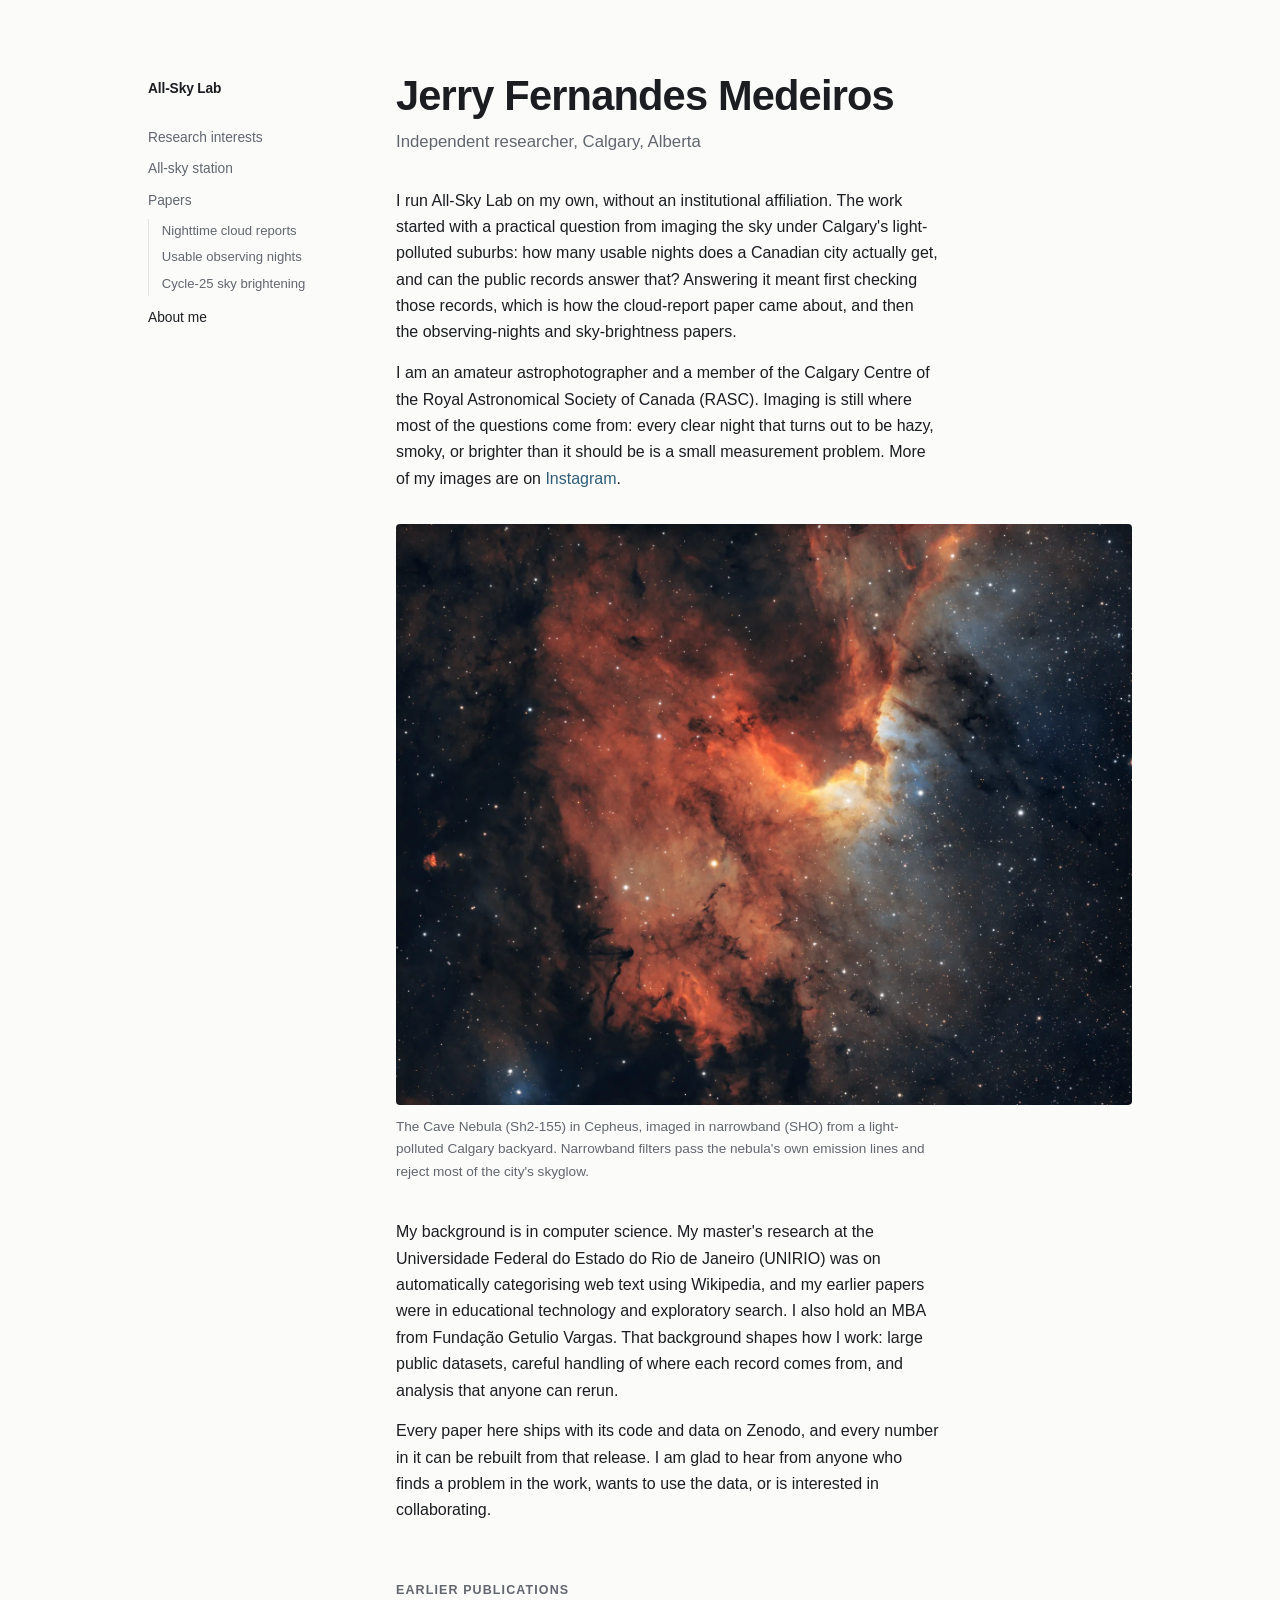
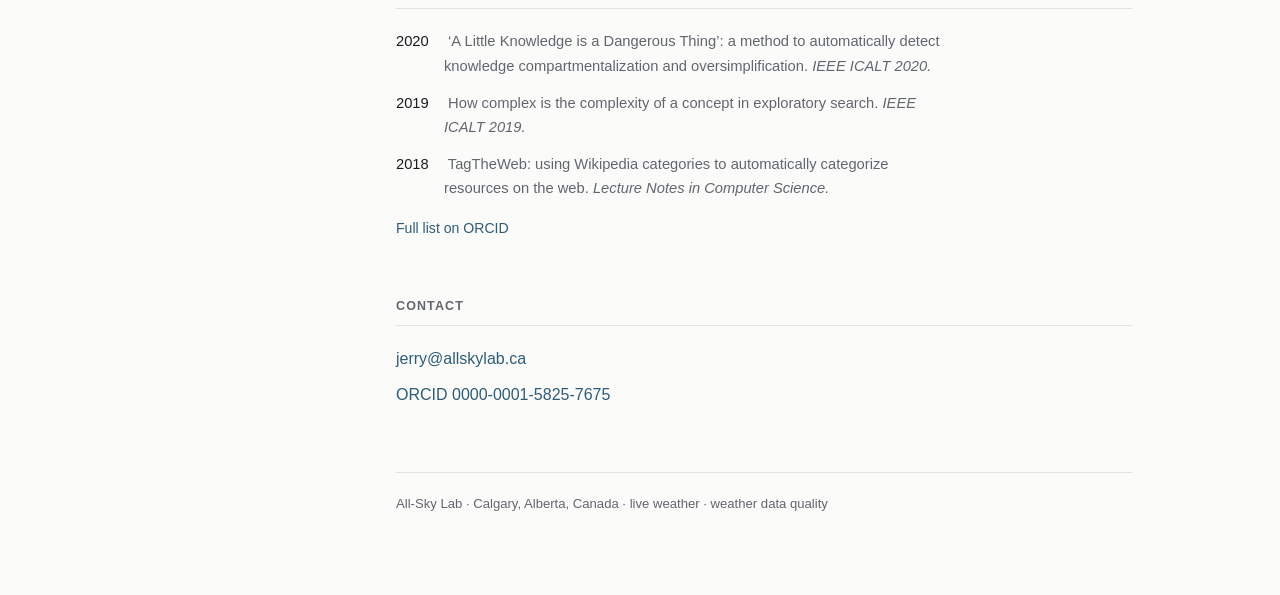
==== about.html @ 9c481366 "adding extra info" ====
<!DOCTYPE html>
<html lang="en">
<head>
<meta charset="utf-8">
<meta name="viewport" content="width=device-width, initial-scale=1">
<title>About me — All-Sky Lab</title>
<meta name="description" content="Jerry Fernandes Medeiros, independent researcher in Calgary, Alberta, working on cloud, observing conditions, and night-sky brightness.">
<link rel="stylesheet" href="style.css">
</head>
<body>
<div class="layout">

<nav class="side" aria-label="Site">
  <a class="brand" href="index.html">All-Sky Lab</a>
  <ul>
    <li><a href="index.html#research">Research interests</a></li>
    <li><a href="index.html#station">All-sky station</a></li>
    <li><a href="index.html#papers">Papers</a>
      <ul class="sub">
        <li><a href="index.html#cloud-reports">Nighttime cloud reports</a></li>
        <li><a href="index.html#observing-nights">Usable observing nights</a></li>
        <li><a href="index.html#sky-brightening">Cycle-25 sky brightening</a></li>
      </ul>
    </li>
    <li><a href="about.html" aria-current="page">About me</a></li>
  </ul>
</nav>

<main class="wrap">

  <header>
    <h1>Jerry Fernandes Medeiros</h1>
    <p class="tagline">Independent researcher, Calgary, Alberta</p>
  </header>

  <div class="prose about">
    <p>
      I run All-Sky Lab on my own, without an institutional affiliation. The work started
      with a practical question from imaging the sky under Calgary's light-polluted
      suburbs: how many usable nights does a Canadian city actually get, and can the
      public records answer that? Answering it meant first checking those records, which
      is how the cloud-report paper came about, and then the observing-nights and
      sky-brightness papers.
    </p>
    <p>
      I am an amateur astrophotographer and a member of the Calgary Centre of the Royal
      Astronomical Society of Canada (RASC). Imaging is still where most of the questions come from: every clear
      night that turns out to be hazy, smoky, or brighter than it should be is a small
      measurement problem. More of my images are on
      <a href="https://www.instagram.com/lazy_astro_shooter_yyc/">Instagram</a>.
    </p>
  </div>

  <figure class="astro">
    <picture>
      <source srcset="images/cave-nebula.webp" type="image/webp">
      <img src="images/cave-nebula.jpg" width="1600" height="1262" loading="lazy"
           alt="The Cave Nebula, Sh2-155, in Cepheus: glowing red and gold gas with dark dust lanes and a blue reflection region, imaged in narrowband.">
    </picture>
    <figcaption>
      The Cave Nebula (Sh2-155) in Cepheus, imaged in narrowband (SHO) from a
      light-polluted Calgary backyard. Narrowband filters pass the nebula's own
      emission lines and reject most of the city's skyglow.
    </figcaption>
  </figure>

  <div class="prose about">
    <p>
      My background is in computer science. My master's research at the Universidade
      Federal do Estado do Rio de Janeiro (UNIRIO) was on automatically categorising web
      text using Wikipedia, and my earlier papers were in educational technology and
      exploratory search. I also hold an MBA from Fundação Getulio Vargas. That background
      shapes how I work: large public datasets, careful handling of where each record
      comes from, and analysis that anyone can rerun.
    </p>
    <p>
      Every paper here ships with its code and data on Zenodo, and every number in it can
      be rebuilt from that release. I am glad to hear from anyone who finds a problem in
      the work, wants to use the data, or is interested in collaborating.
    </p>
  </div>

  <section>
    <h2>Earlier publications</h2>
    <ul class="pubs">
      <li><span class="yr">2020</span> &lsquo;A Little Knowledge is a Dangerous Thing&rsquo;: a method to automatically detect knowledge compartmentalization and oversimplification. <i>IEEE ICALT 2020.</i></li>
      <li><span class="yr">2019</span> How complex is the complexity of a concept in exploratory search. <i>IEEE ICALT 2019.</i></li>
      <li><span class="yr">2018</span> TagTheWeb: using Wikipedia categories to automatically categorize resources on the web. <i>Lecture Notes in Computer Science.</i></li>
    </ul>
    <p class="more"><a href="https://orcid.org/0000-0001-5825-7675">Full list on ORCID</a></p>
  </section>

  <section>
    <h2>Contact</h2>
    <div class="contact">
      <p><a href="mailto:jerry@allskylab.ca">jerry@allskylab.ca</a></p>
      <p><a href="https://orcid.org/0000-0001-5825-7675">ORCID 0000-0001-5825-7675</a></p>
    </div>
  </section>

  <footer>
    All-Sky Lab &middot; Calgary, Alberta, Canada &middot;
    <a href="https://aprs.fi/weather/a/GW7426">live weather</a> &middot;
    <a href="https://weather.gladstonefamily.net/site/G7426">weather data quality</a>
  </footer>

</main>
</div>
</body>
</html>
---- style.css ----
:root {
  --bg:      #fbfbfa;
  --ink:     #1b1d21;
  --muted:   #62666e;
  --rule:    #e3e3e0;
  --accent:  #2f5d78;
  --measure: 34rem;
}

@media (prefers-color-scheme: dark) {
  :root {
    --bg:     #121316;
    --ink:    #e8e8e6;
    --muted:  #9aa0a8;
    --rule:   #2b2e34;
    --accent: #8fb8d0;
  }
}

* { box-sizing: border-box; }

html { -webkit-text-size-adjust: 100%; }

body {
  margin: 0;
  padding: 0 1.5rem 5rem;
  background: var(--bg);
  color: var(--ink);
  font: 16px/1.65 -apple-system, BlinkMacSystemFont, "Segoe UI", Roboto,
        "Helvetica Neue", Arial, sans-serif;
  -webkit-font-smoothing: antialiased;
}


.layout {
  display: grid;
  grid-template-columns: 12rem minmax(0, 46rem);
  column-gap: 3.5rem;
  justify-content: center;
}

.wrap { min-width: 0; }

[id] { scroll-margin-top: 2rem; }


/* sidebar */

.side {
  position: sticky;
  top: 0;
  align-self: start;
  max-height: 100vh;
  overflow-y: auto;
  padding: 4.9rem 0 2rem;
  font-size: 0.86rem;
}

.side .brand {
  display: block;
  margin-bottom: 1.4rem;
  color: var(--ink);
  font-weight: 600;
  letter-spacing: -0.01em;
}

.side ul { margin: 0; padding: 0; list-style: none; }
.side li { margin: 0 0 0.15rem; }

.side li a { display: block; padding: 0.2rem 0; }
.side a { color: var(--muted); border-bottom: 0; }
.side a:hover,
.side a.active,
.side a[aria-current="page"] { color: var(--ink); }

.side .sub {
  margin: 0.2rem 0 0.5rem;
  padding-left: 0.8rem;
  border-left: 1px solid var(--rule);
  font-size: 0.82rem;
  line-height: 1.4;
}

.side .sub li { margin-bottom: 0.1rem; }
.side .sub a.active { color: var(--accent); }

@media (max-width: 56rem) {
  .layout { display: block; max-width: 46rem; margin: 0 auto; }

  .side {
    position: static;
    max-height: none;
    padding: 1.25rem 0 0.9rem;
    border-bottom: 1px solid var(--rule);
  }

  .side .brand { display: inline; margin: 0 1.1rem 0 0; }
  .side > ul, .side > ul > li { display: inline; }
  .side > ul > li { margin: 0 0.9rem 0 0; }
  .side li a { display: inline; padding: 0.4rem 0; }
  .side .sub { display: none; }

  header { padding-top: 2.5rem; }
}

a {
  color: var(--accent);
  text-decoration: none;
  border-bottom: 1px solid transparent;
}

a:hover { border-bottom-color: currentColor; }


/* masthead */

header { padding: 4.5rem 0 0; }

h1 {
  margin: 0;
  font-size: clamp(1.9rem, 5vw, 2.6rem);
  font-weight: 600;
  line-height: 1.15;
  letter-spacing: -0.02em;
}

.tagline {
  margin: 0.5rem 0 0;
  color: var(--muted);
  font-size: 1.05rem;
}

.place {
  margin: 0.15rem 0 0;
  color: var(--muted);
  font-size: 0.9rem;
  font-variant-numeric: tabular-nums;
}

.lede {
  max-width: var(--measure);
  margin: 2rem 0 0;
  font-size: 1.05rem;
}


/* triptych */

.triptych { margin: 0.5rem 0 0; }

.triptych img {
  display: block;
  width: 100%;
  height: auto;
}

/* gap ratio matches the source image: 34px gutter on 1448px width */
.triptych figcaption {
  display: grid;
  grid-template-columns: repeat(3, 1fr);
  column-gap: 2.35%;
  margin-top: 0.85rem;
  text-align: center;
  color: var(--muted);
  font-size: 0.82rem;
  letter-spacing: 0.02em;
}

@media (max-width: 30rem) {
  .triptych figcaption { font-size: 0.7rem; }
}


/* sections */

section { margin-top: 3.5rem; }

h2 {
  margin: 0 0 1.25rem;
  padding-bottom: 0.5rem;
  border-bottom: 1px solid var(--rule);
  font-size: 0.78rem;
  font-weight: 600;
  letter-spacing: 0.09em;
  text-transform: uppercase;
  color: var(--muted);
}


/* research interests */

.program {
  margin: 0;
  padding: 0;
  list-style: none;
  counter-reset: prog;
  display: grid;
  grid-template-columns: repeat(2, minmax(0, 1fr));
  gap: 1.6rem 2.2rem;
}

.program li { counter-increment: prog; }

.program h3 {
  margin: 0 0 0.3rem;
  font-size: 1rem;
  font-weight: 600;
}

.program h3::before {
  content: counter(prog);
  display: inline-block;
  width: 1.4rem;
  color: var(--accent);
  font-variant-numeric: tabular-nums;
}

.program p {
  margin: 0;
  padding-left: 1.4rem;
  color: var(--muted);
  font-size: 0.92rem;
}

.program-note {
  max-width: var(--measure);
  margin: 1.8rem 0 0;
  font-size: 0.95rem;
}

@media (max-width: 40rem) {
  .program { grid-template-columns: 1fr; }
}


/* papers */

.paper {
  margin: 0 0 2.2rem;
  max-width: var(--measure);
}

.paper:last-child { margin-bottom: 0; }

.paper .tags {
  margin: 0 0 0.15rem;
  color: var(--muted);
  font-size: 0.72rem;
  font-weight: 600;
  letter-spacing: 0.06em;
  text-transform: uppercase;
}

.paper .status {
  margin: 0 0 0.3rem;
  color: var(--accent);
  font-size: 0.78rem;
  letter-spacing: 0.02em;
}

.paper h3 {
  margin: 0 0 0.45rem;
  font-size: 1.02rem;
  font-weight: 600;
  line-height: 1.4;
}

.paper p { margin: 0; }

.paper p:not(.status):not(.links):not(.tags) {
  color: var(--muted);
  font-size: 0.95rem;
}

.paper .links {
  margin-top: 0.45rem;
  font-size: 0.88rem;
}


/* station */

.live {
  display: grid;
  grid-template-columns: minmax(0, 17rem) minmax(0, 1fr);
  gap: 1.75rem;
  align-items: center;
  margin-bottom: 2.25rem;
}

.live-frame {
  display: block;
  border-bottom: 0;
  border-radius: 50%;
  overflow: hidden;
  background: #000;
}

/* the sky disc fills ~83% of the camera frame and sits 4.2% left of centre;
   crop in to it (re-measure if the camera is re-aimed) */
.live-frame img {
  display: block;
  width: 100%;
  height: auto;
  transform: scale(1.2) translate(4.2%, 0);
}

.live-text p { margin: 0 0 0.6rem; font-size: 0.95rem; color: var(--muted); }
.live-text p:last-child { margin-bottom: 0; }

.live-label {
  color: var(--ink) !important;
  font-weight: 600;
}

.live .dot {
  display: inline-block;
  width: 0.5rem;
  height: 0.5rem;
  margin-right: 0.5rem;
  border-radius: 50%;
  background: #3fb950;
  vertical-align: 0.08em;
  animation: pulse 2.4s ease-in-out infinite;
}

.live.offline .dot { background: var(--muted); animation: none; }
.live.offline .live-frame { display: none; }
.live.offline { grid-template-columns: 1fr; }

.live-meta { font-size: 0.82rem !important; }

@keyframes pulse { 50% { opacity: 0.35; } }

@media (prefers-reduced-motion: reduce) {
  .live .dot { animation: none; }
}

@media (max-width: 34rem) {
  .live { grid-template-columns: 1fr; }
  .live-frame { max-width: 20rem; margin: 0 auto; }
}

.triptych + .prose { margin-top: 2rem; }

.prose { max-width: var(--measure); margin-bottom: 2rem; }
.prose:last-child { margin-bottom: 0; }
.prose p { margin: 0 0 0.9rem; font-size: 0.95rem; }
.prose p:last-child { margin-bottom: 0; }


/* about */

.astro { margin: 2rem 0 2.25rem; }

.astro img {
  display: block;
  width: 100%;
  height: auto;
  border-radius: 4px;
}

.astro figcaption {
  max-width: var(--measure);
  margin-top: 0.7rem;
  color: var(--muted);
  font-size: 0.85rem;
}

.astro + .about { margin-top: 0; }

.about { margin-top: 2rem; }
.about p { font-size: 1rem; }

.pubs {
  margin: 0;
  padding: 0;
  list-style: none;
  max-width: var(--measure);
}

.pubs li {
  margin: 0 0 0.8rem;
  padding-left: 3rem;
  text-indent: -3rem;
  color: var(--muted);
  font-size: 0.92rem;
}

.pubs .yr {
  display: inline-block;
  width: 3rem;
  text-indent: 0;
  color: var(--ink);
  font-variant-numeric: tabular-nums;
}

.more { margin: 1rem 0 0; font-size: 0.88rem; }


/* contact */

.contact { max-width: var(--measure); }
.contact p { margin: 0 0 0.6rem; }
.contact p:last-child { margin-bottom: 0; }


/* footer */

footer {
  margin-top: 4rem;
  padding-top: 1.25rem;
  border-top: 1px solid var(--rule);
  color: var(--muted);
  font-size: 0.82rem;
}

footer a { color: inherit; }
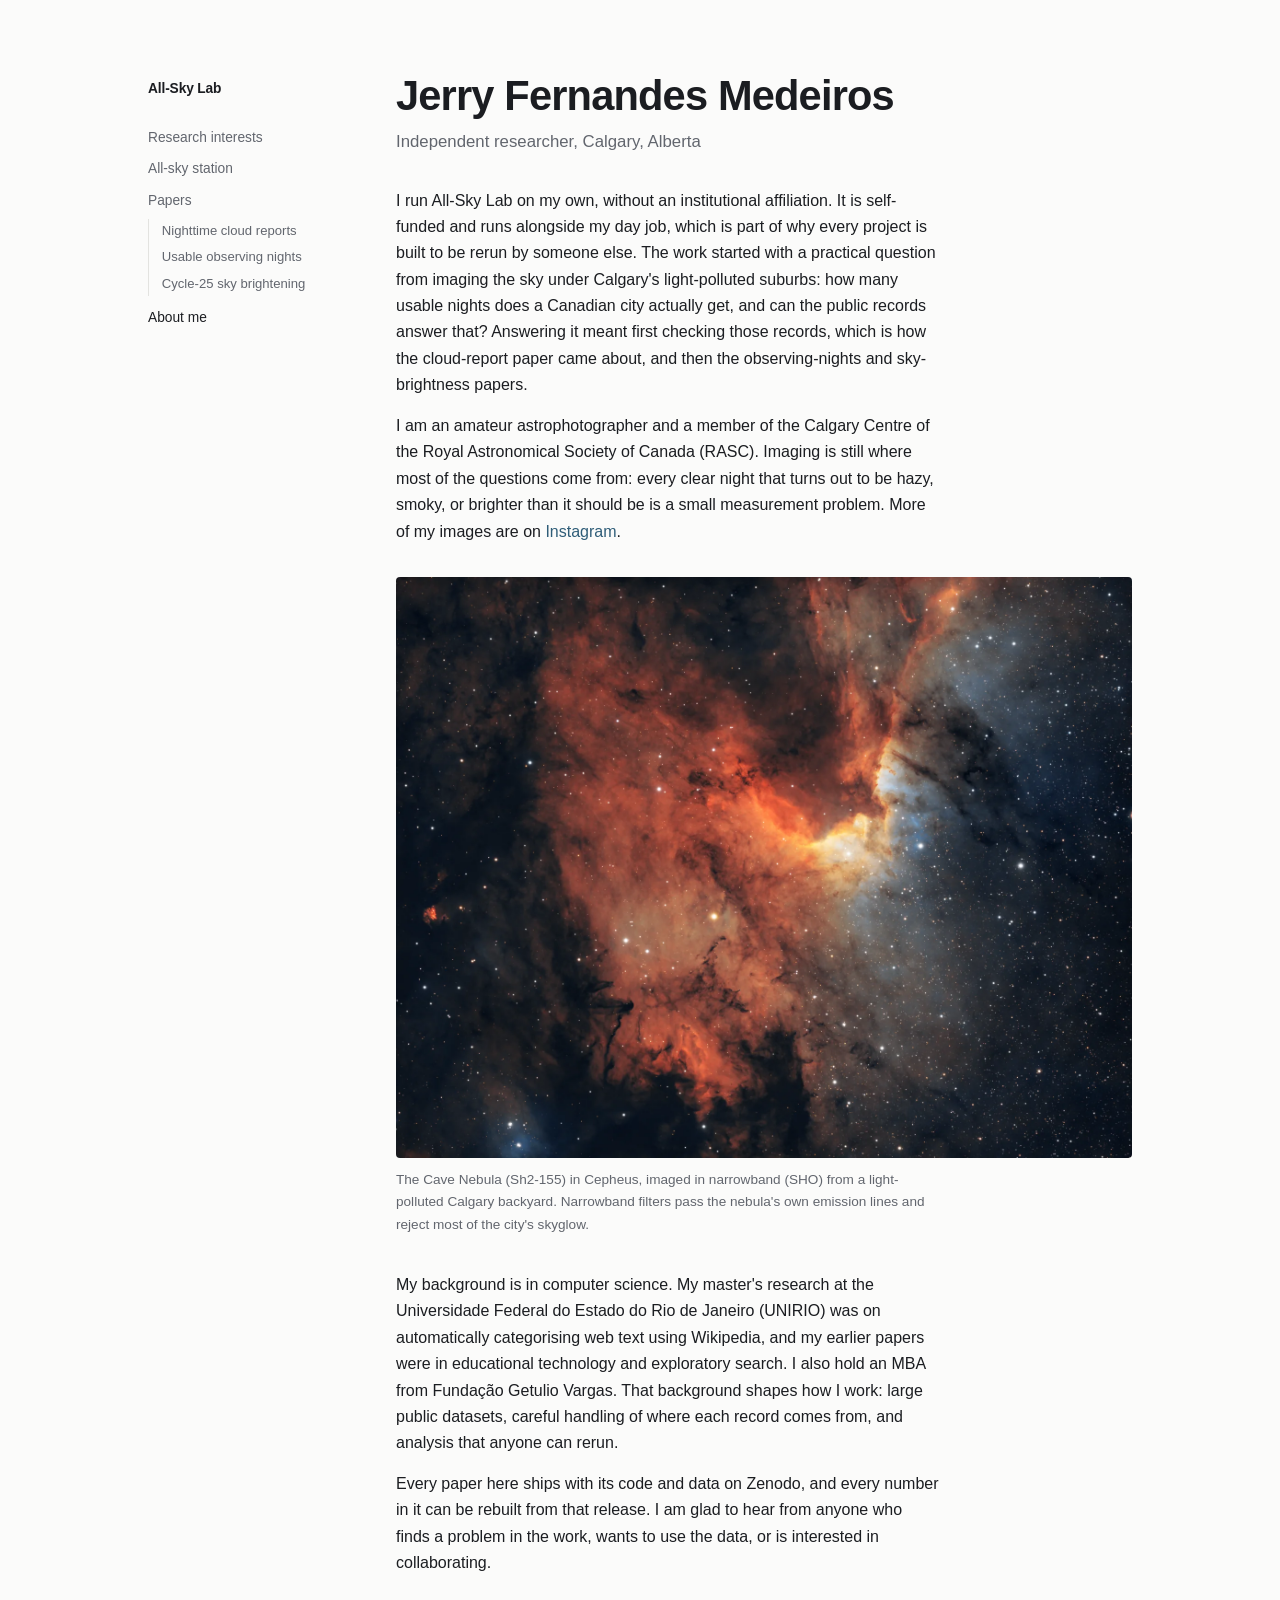
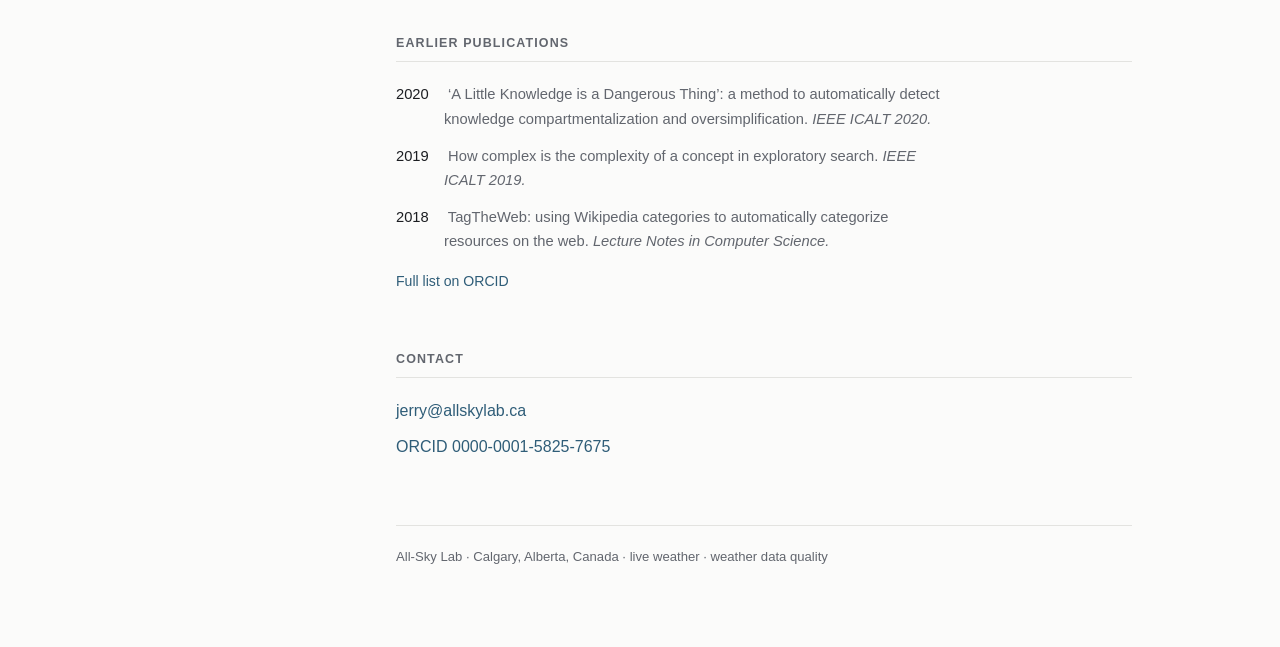
==== commit 909e62db: "text fixes" ====
--- a/about.html
+++ b/about.html
@@ -35,8 +35,9 @@
 
   <div class="prose about">
     <p>
-      I run All-Sky Lab on my own, without an institutional affiliation. The work started
-      with a practical question from imaging the sky under Calgary's light-polluted
+      I run All-Sky Lab on my own, without an institutional affiliation. It is
+      self-funded and runs alongside my day job, which is part of why every project is
+      built to be rerun by someone else. The work started with a practical question from imaging the sky under Calgary's light-polluted
       suburbs: how many usable nights does a Canadian city actually get, and can the
       public records answer that? Answering it meant first checking those records, which
       is how the cloud-report paper came about, and then the observing-nights and
@@ -106,5 +107,7 @@
 
 </main>
 </div>
+<script data-goatcounter="https://allskylab.goatcounter.com/count"
+        async src="//gc.zgo.at/count.js"></script>
 </body>
 </html>
--- a/style.css
+++ b/style.css
@@ -200,6 +200,14 @@
 }
 
 .program li { counter-increment: prog; }
+
+.program li.span {
+  grid-column: 1 / -1;
+  padding-top: 1.4rem;
+  border-top: 1px solid var(--rule);
+}
+
+.program li.span p { max-width: var(--measure); }
 
 .program h3 {
   margin: 0 0 0.3rem;
